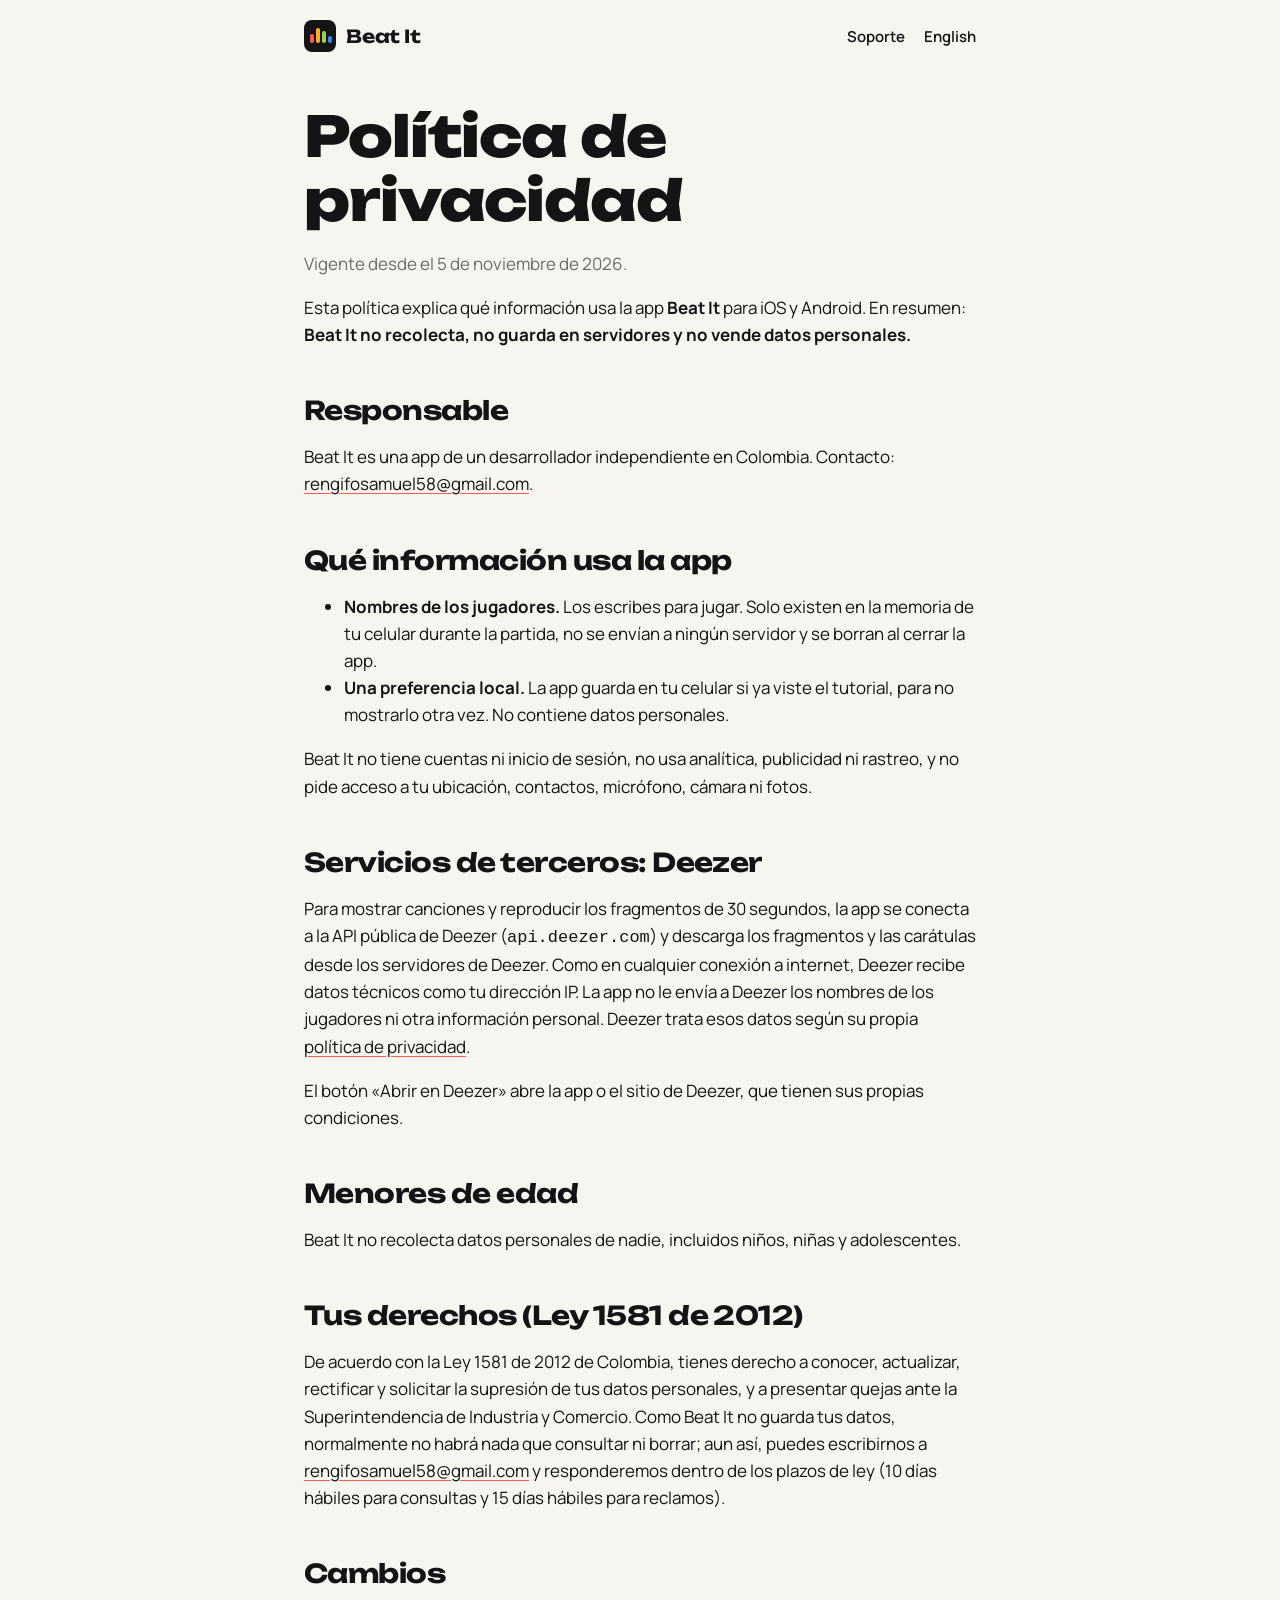
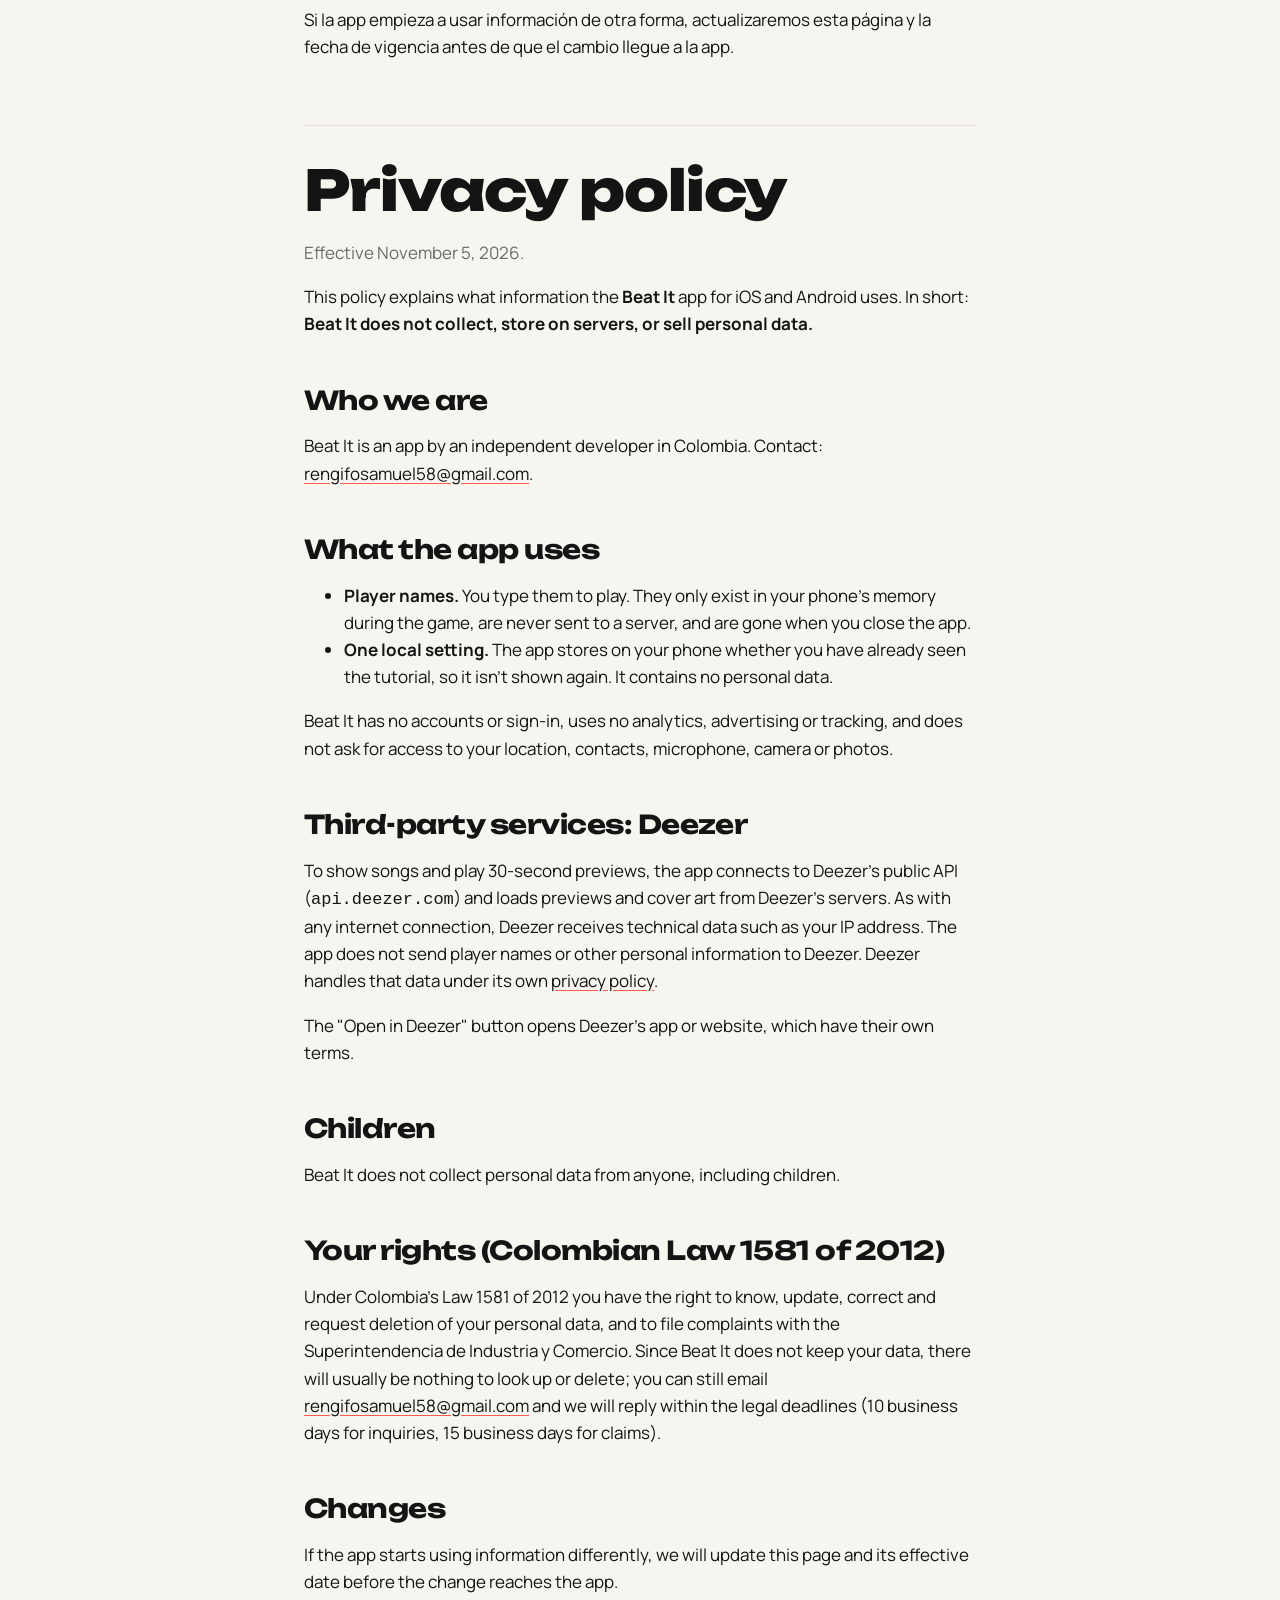
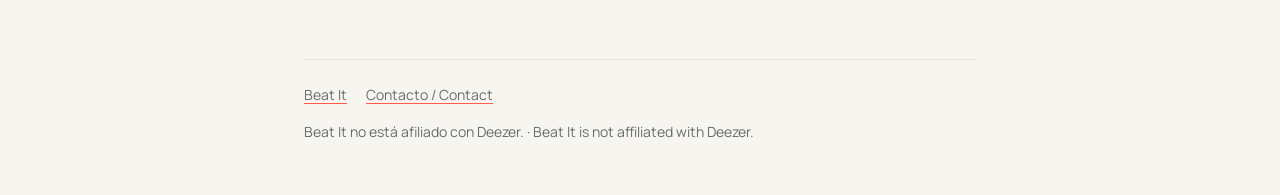
==== privacy.html @ 95f23ba8 "Add Beat It website: home, support and privacy policy" ====
<!doctype html>
<html lang="es">
<head>
  <meta charset="utf-8">
  <meta name="viewport" content="width=device-width, initial-scale=1">
  <title>Privacidad · Beat It</title>
  <meta name="description" content="Política de privacidad de la app Beat It.">
  <link rel="icon" href="favicon.svg" type="image/svg+xml">
  <link rel="stylesheet" href="styles.css">
</head>
<body>
  <div class="wrap">
    <header class="top">
      <a class="brand" href="./"><img src="favicon.svg" alt=""><span>Beat It</span></a>
      <nav class="top">
        <a href="./#soporte">Soporte</a>
        <a href="#en" lang="en">English</a>
      </nav>
    </header>

    <main>
      <!-- ===== Español ===== -->
      <h1>Política de privacidad</h1>
      <p class="muted">Vigente desde el 5 de noviembre de 2026.</p>

      <p>Esta política explica qué información usa la app <b>Beat It</b> para iOS y Android. En resumen: <b>Beat It no recolecta, no guarda en servidores y no vende datos personales.</b></p>

      <h2>Responsable</h2>
      <p>Beat It es una app de un desarrollador independiente en Colombia. Contacto: <a href="mailto:rengifosamuel58@gmail.com">rengifosamuel58@gmail.com</a>.</p>

      <h2>Qué información usa la app</h2>
      <ul>
        <li><b>Nombres de los jugadores.</b> Los escribes para jugar. Solo existen en la memoria de tu celular durante la partida, no se envían a ningún servidor y se borran al cerrar la app.</li>
        <li><b>Una preferencia local.</b> La app guarda en tu celular si ya viste el tutorial, para no mostrarlo otra vez. No contiene datos personales.</li>
      </ul>
      <p>Beat It no tiene cuentas ni inicio de sesión, no usa analítica, publicidad ni rastreo, y no pide acceso a tu ubicación, contactos, micrófono, cámara ni fotos.</p>

      <h2>Servicios de terceros: Deezer</h2>
      <p>Para mostrar canciones y reproducir los fragmentos de 30 segundos, la app se conecta a la API pública de Deezer (<code>api.deezer.com</code>) y descarga los fragmentos y las carátulas desde los servidores de Deezer. Como en cualquier conexión a internet, Deezer recibe datos técnicos como tu dirección IP. La app no le envía a Deezer los nombres de los jugadores ni otra información personal. Deezer trata esos datos según su propia <a href="https://www.deezer.com/legal/personal-datas">política de privacidad</a>.</p>
      <p>El botón «Abrir en Deezer» abre la app o el sitio de Deezer, que tienen sus propias condiciones.</p>

      <h2>Menores de edad</h2>
      <p>Beat It no recolecta datos personales de nadie, incluidos niños, niñas y adolescentes.</p>

      <h2>Tus derechos (Ley 1581 de 2012)</h2>
      <p>De acuerdo con la Ley 1581 de 2012 de Colombia, tienes derecho a conocer, actualizar, rectificar y solicitar la supresión de tus datos personales, y a presentar quejas ante la Superintendencia de Industria y Comercio. Como Beat It no guarda tus datos, normalmente no habrá nada que consultar ni borrar; aun así, puedes escribirnos a <a href="mailto:rengifosamuel58@gmail.com">rengifosamuel58@gmail.com</a> y responderemos dentro de los plazos de ley (10 días hábiles para consultas y 15 días hábiles para reclamos).</p>

      <h2>Cambios</h2>
      <p>Si la app empieza a usar información de otra forma, actualizaremos esta página y la fecha de vigencia antes de que el cambio llegue a la app.</p>

      <hr class="lang">

      <!-- ===== English ===== -->
      <div lang="en" id="en">
        <h1>Privacy policy</h1>
        <p class="muted">Effective November 5, 2026.</p>

        <p>This policy explains what information the <b>Beat It</b> app for iOS and Android uses. In short: <b>Beat It does not collect, store on servers, or sell personal data.</b></p>

        <h2>Who we are</h2>
        <p>Beat It is an app by an independent developer in Colombia. Contact: <a href="mailto:rengifosamuel58@gmail.com">rengifosamuel58@gmail.com</a>.</p>

        <h2>What the app uses</h2>
        <ul>
          <li><b>Player names.</b> You type them to play. They only exist in your phone's memory during the game, are never sent to a server, and are gone when you close the app.</li>
          <li><b>One local setting.</b> The app stores on your phone whether you have already seen the tutorial, so it isn't shown again. It contains no personal data.</li>
        </ul>
        <p>Beat It has no accounts or sign-in, uses no analytics, advertising or tracking, and does not ask for access to your location, contacts, microphone, camera or photos.</p>

        <h2>Third-party services: Deezer</h2>
        <p>To show songs and play 30-second previews, the app connects to Deezer's public API (<code>api.deezer.com</code>) and loads previews and cover art from Deezer's servers. As with any internet connection, Deezer receives technical data such as your IP address. The app does not send player names or other personal information to Deezer. Deezer handles that data under its own <a href="https://www.deezer.com/legal/personal-datas">privacy policy</a>.</p>
        <p>The "Open in Deezer" button opens Deezer's app or website, which have their own terms.</p>

        <h2>Children</h2>
        <p>Beat It does not collect personal data from anyone, including children.</p>

        <h2>Your rights (Colombian Law 1581 of 2012)</h2>
        <p>Under Colombia's Law 1581 of 2012 you have the right to know, update, correct and request deletion of your personal data, and to file complaints with the Superintendencia de Industria y Comercio. Since Beat It does not keep your data, there will usually be nothing to look up or delete; you can still email <a href="mailto:rengifosamuel58@gmail.com">rengifosamuel58@gmail.com</a> and we will reply within the legal deadlines (10 business days for inquiries, 15 business days for claims).</p>

        <h2>Changes</h2>
        <p>If the app starts using information differently, we will update this page and its effective date before the change reaches the app.</p>
      </div>
    </main>

    <footer>
      <a href="./">Beat It</a>
      <a href="mailto:rengifosamuel58@gmail.com">Contacto / Contact</a>
      <p>Beat It no está afiliado con Deezer. · Beat It is not affiliated with Deezer.</p>
    </footer>
  </div>
</body>
</html>
---- styles.css ----
@font-face {
  font-family: "Unbounded";
  src: url("fonts/Unbounded-Variable.ttf") format("truetype");
  font-weight: 200 900;
  font-display: swap;
}
@font-face {
  font-family: "Manrope";
  src: url("fonts/Manrope-Variable.ttf") format("truetype");
  font-weight: 200 800;
  font-display: swap;
}

/* Pulse tokens (lib/core/theme/beat_tokens.dart) */
:root {
  --bg: #f7f5f0;
  --surface: #ffffff;
  --surface-2: #efece5;
  --line: #e6e2d9;
  --ink: #141414;
  --ink-2: #6b6b6b;
  --accent: #ff5a4e;
  --on-accent: #141414;
  --radius: 20px;
  --gutter: 24px;
}
@media (prefers-color-scheme: dark) {
  :root {
    --bg: #0e0e0e;
    --surface: #1e1e1e;
    --surface-2: #2a2a2a;
    --line: #2a2a2a;
    --ink: #f7f5f0;
    --ink-2: #a8a59e;
  }
}

* { box-sizing: border-box; }
html { -webkit-text-size-adjust: 100%; }
body {
  margin: 0;
  background: var(--bg);
  color: var(--ink);
  font: 400 17px/1.6 "Manrope", system-ui, sans-serif;
}
a { color: inherit; text-decoration-color: var(--accent); text-underline-offset: 3px; }
a:hover { text-decoration-thickness: 2px; }

.wrap { max-width: 720px; margin: 0 auto; padding: 0 var(--gutter); }

header.top {
  display: flex; align-items: center; justify-content: space-between; gap: 16px;
  padding: 20px 0;
}
.brand { display: flex; align-items: center; gap: 10px; text-decoration: none; white-space: nowrap; }
.brand img { width: 32px; height: 32px; }
.brand span { font: 700 18px/1 "Unbounded", sans-serif; letter-spacing: -0.01em; }
nav.top { white-space: nowrap; }
nav.top a { margin-left: 16px; font-weight: 600; font-size: 15px; text-decoration: none; }
nav.top a:hover { text-decoration: underline; text-decoration-color: var(--accent); }

h1, h2, h3 { font-family: "Unbounded", sans-serif; letter-spacing: -0.02em; line-height: 1.15; }
h1 { font-size: clamp(36px, 8vw, 56px); font-weight: 800; margin: 32px 0 16px; }
h2 { font-size: 26px; font-weight: 700; margin: 48px 0 12px; }
h3 { font-size: 18px; font-weight: 700; margin: 28px 0 8px; }
.lead { font-size: 20px; color: var(--ink-2); margin: 0 0 24px; }
.muted { color: var(--ink-2); }
.lang-switch { font-size: 15px; font-weight: 600; }

.hero { padding-bottom: 16px; }
.hero h1 .hl { color: var(--accent); }

.card {
  background: var(--surface);
  border: 1px solid var(--line);
  border-radius: var(--radius);
  padding: 20px 24px;
  margin: 16px 0;
}
.steps { list-style: none; padding: 0; margin: 0; display: grid; gap: 12px; }
.steps li { display: flex; gap: 14px; align-items: flex-start; }
.steps b.n {
  flex: none; width: 32px; height: 32px; border-radius: 999px;
  background: var(--accent); color: var(--on-accent);
  display: grid; place-items: center; font: 700 15px/1 "Unbounded", sans-serif;
}

.video { position: relative; aspect-ratio: 16 / 9; border-radius: var(--radius); overflow: hidden; background: var(--surface-2); margin: 24px 0; }
.video iframe { position: absolute; inset: 0; width: 100%; height: 100%; border: 0; }

.button {
  display: inline-block; padding: 14px 24px; border-radius: 999px;
  background: var(--ink); color: var(--bg); font-weight: 700; text-decoration: none;
}

hr.lang { border: 0; border-top: 1px solid var(--line); margin: 64px 0 0; }

footer {
  border-top: 1px solid var(--line);
  margin-top: 64px; padding: 24px 0 40px;
  font-size: 14px; color: var(--ink-2);
}
footer a { margin-right: 16px; }

@media (max-width: 480px) {
  body { font-size: 16px; }
  nav.top a { margin-left: 10px; font-size: 13px; }
  .brand img { width: 28px; height: 28px; }
  .brand span { font-size: 16px; }
  .card { padding: 16px 18px; }
}
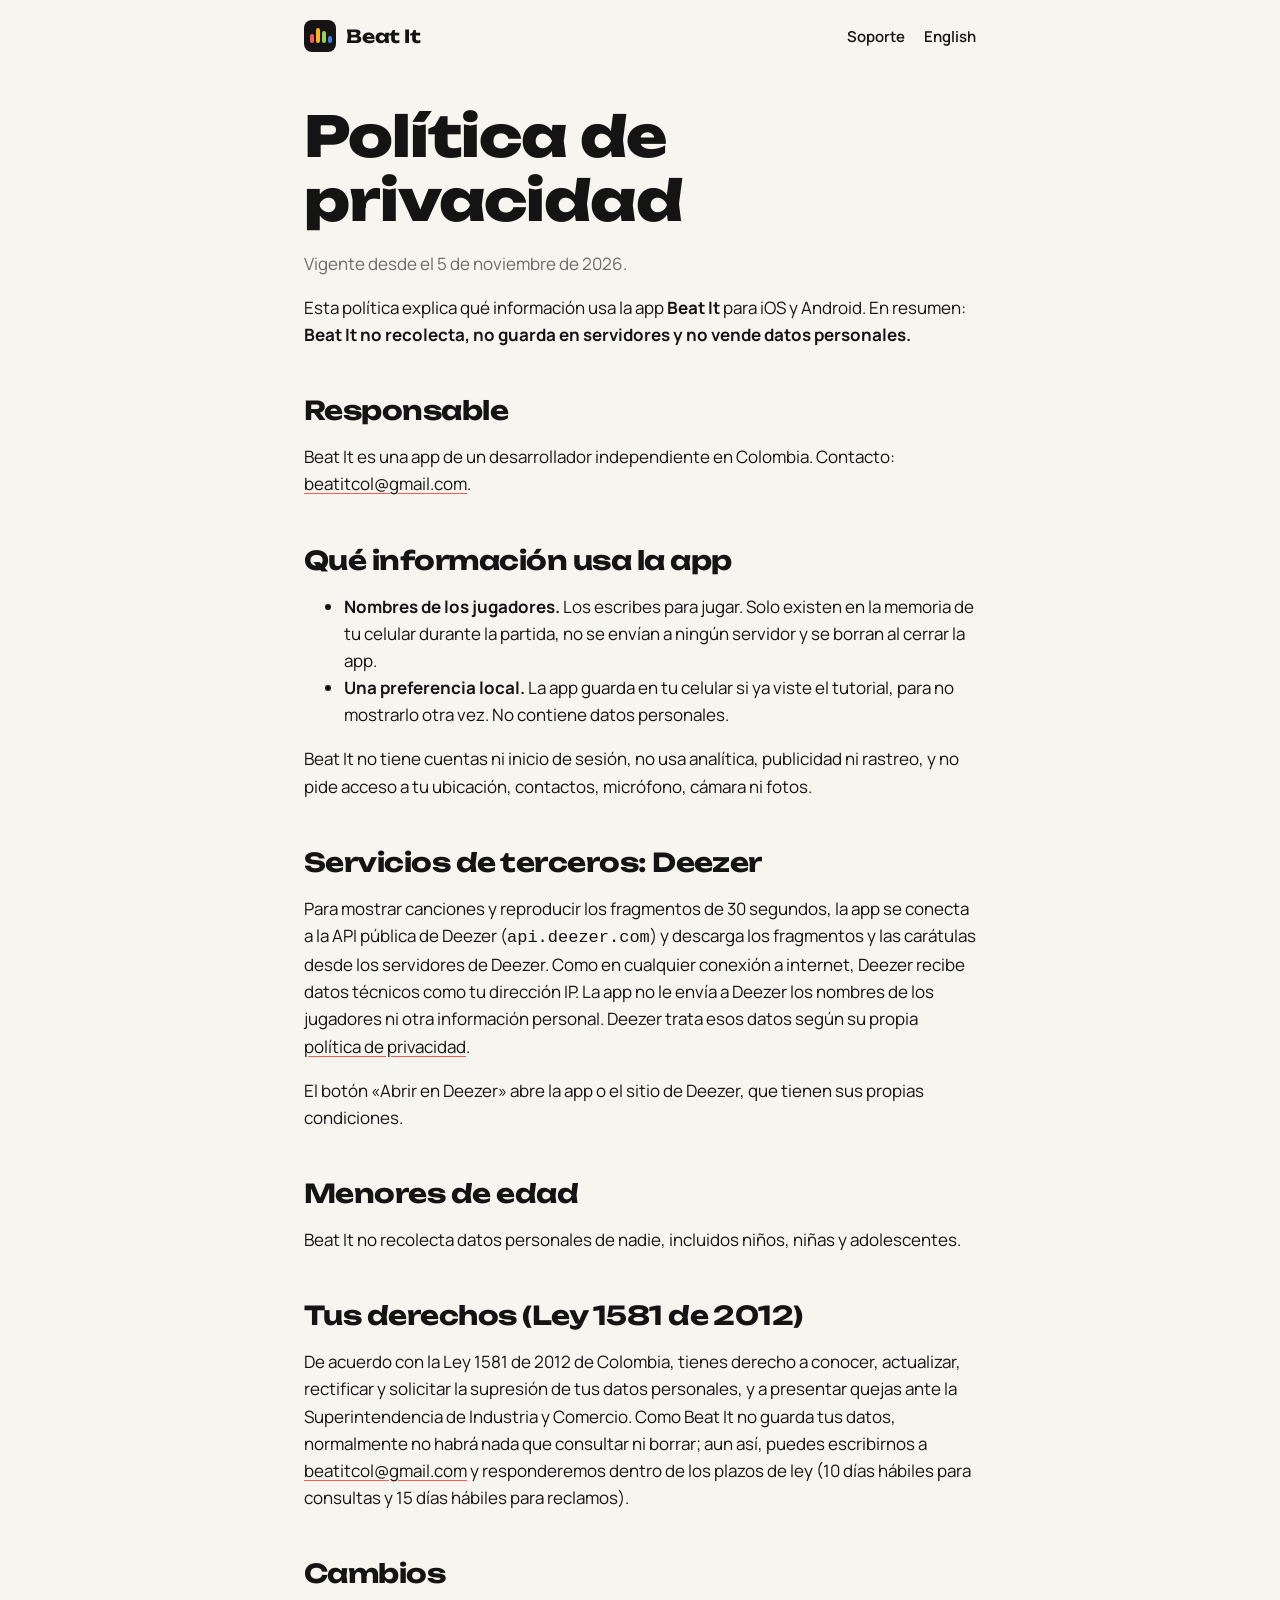
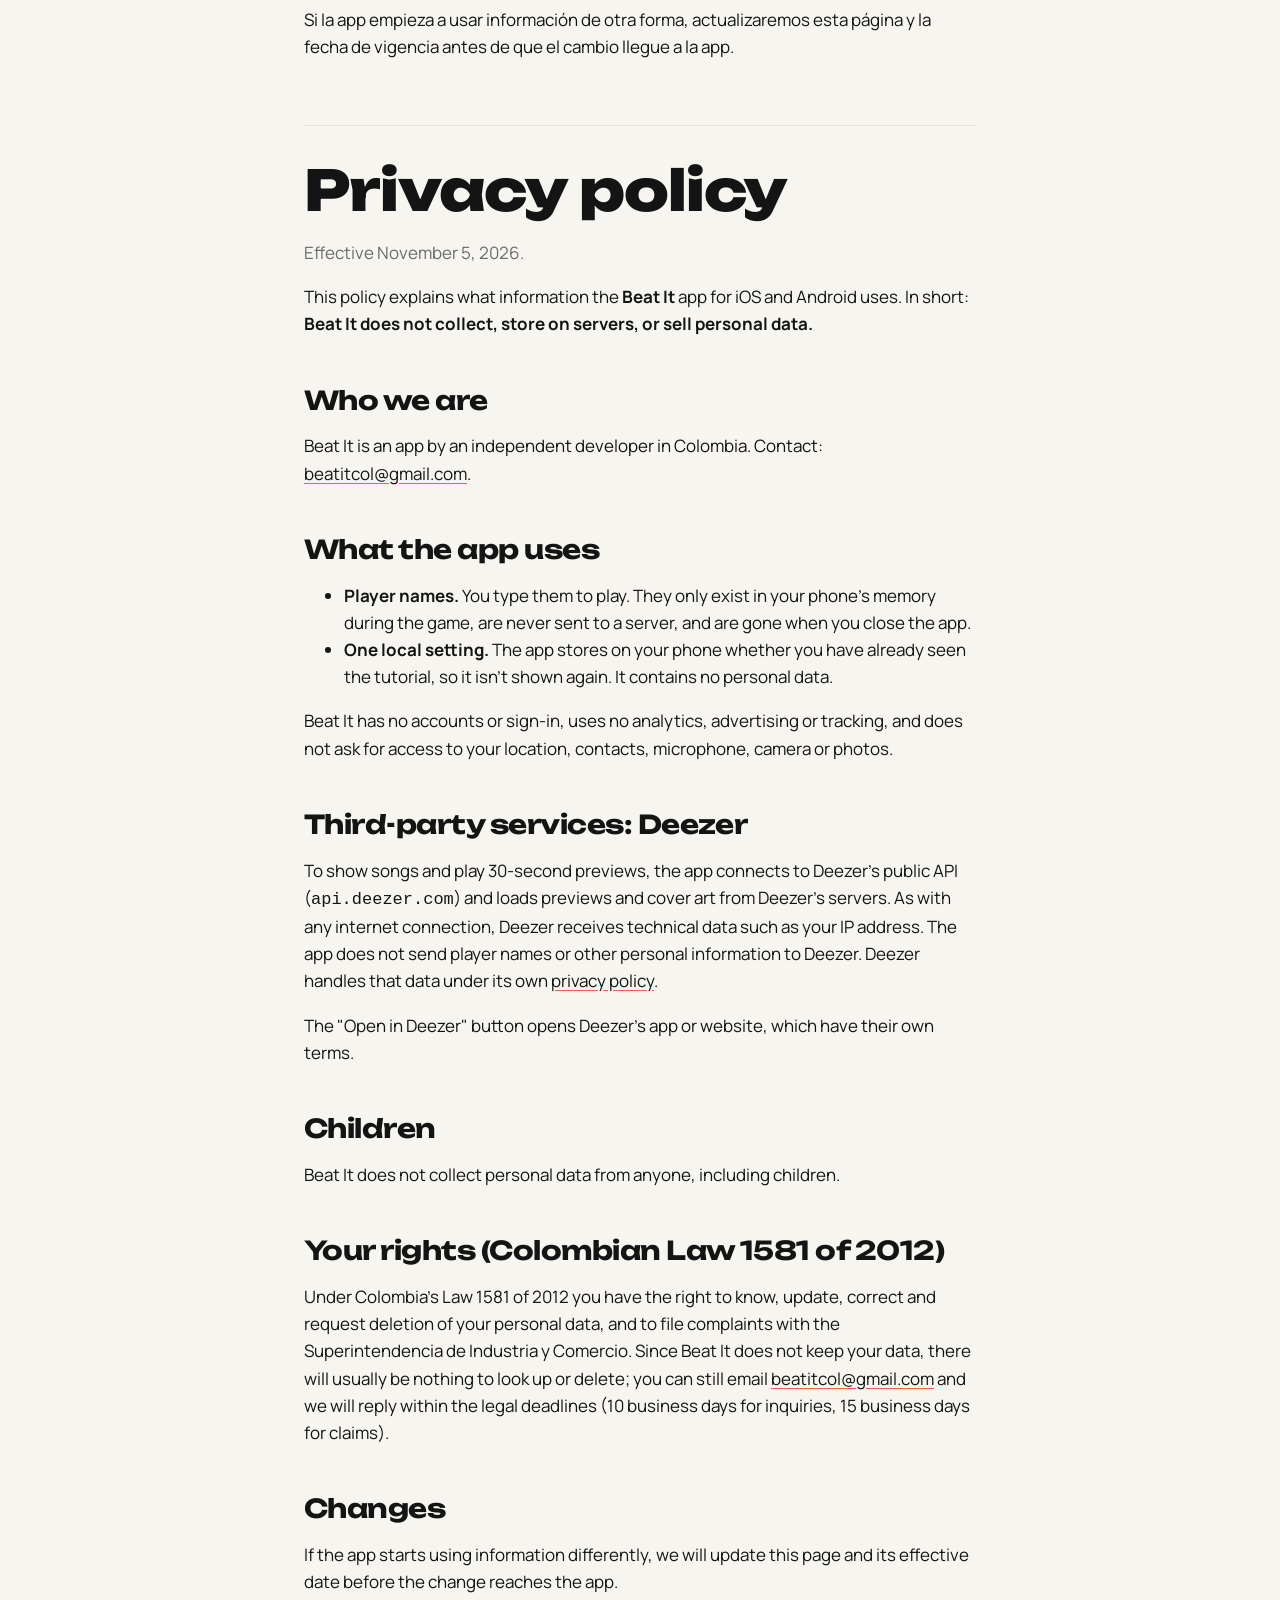
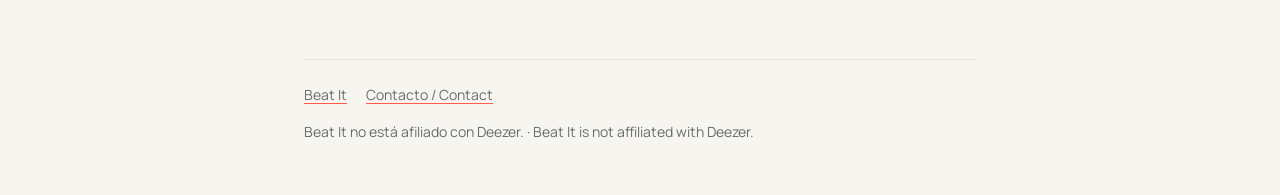
==== commit 597a0ef1: "Add demo video, YouTube link and project contact email" ====
--- a/privacy.html
+++ b/privacy.html
@@ -26,7 +26,7 @@
       <p>Esta política explica qué información usa la app <b>Beat It</b> para iOS y Android. En resumen: <b>Beat It no recolecta, no guarda en servidores y no vende datos personales.</b></p>
 
       <h2>Responsable</h2>
-      <p>Beat It es una app de un desarrollador independiente en Colombia. Contacto: <a href="mailto:rengifosamuel58@gmail.com">rengifosamuel58@gmail.com</a>.</p>
+      <p>Beat It es una app de un desarrollador independiente en Colombia. Contacto: <a href="mailto:beatitcol@gmail.com">beatitcol@gmail.com</a>.</p>
 
       <h2>Qué información usa la app</h2>
       <ul>
@@ -43,7 +43,7 @@
       <p>Beat It no recolecta datos personales de nadie, incluidos niños, niñas y adolescentes.</p>
 
       <h2>Tus derechos (Ley 1581 de 2012)</h2>
-      <p>De acuerdo con la Ley 1581 de 2012 de Colombia, tienes derecho a conocer, actualizar, rectificar y solicitar la supresión de tus datos personales, y a presentar quejas ante la Superintendencia de Industria y Comercio. Como Beat It no guarda tus datos, normalmente no habrá nada que consultar ni borrar; aun así, puedes escribirnos a <a href="mailto:rengifosamuel58@gmail.com">rengifosamuel58@gmail.com</a> y responderemos dentro de los plazos de ley (10 días hábiles para consultas y 15 días hábiles para reclamos).</p>
+      <p>De acuerdo con la Ley 1581 de 2012 de Colombia, tienes derecho a conocer, actualizar, rectificar y solicitar la supresión de tus datos personales, y a presentar quejas ante la Superintendencia de Industria y Comercio. Como Beat It no guarda tus datos, normalmente no habrá nada que consultar ni borrar; aun así, puedes escribirnos a <a href="mailto:beatitcol@gmail.com">beatitcol@gmail.com</a> y responderemos dentro de los plazos de ley (10 días hábiles para consultas y 15 días hábiles para reclamos).</p>
 
       <h2>Cambios</h2>
       <p>Si la app empieza a usar información de otra forma, actualizaremos esta página y la fecha de vigencia antes de que el cambio llegue a la app.</p>
@@ -58,7 +58,7 @@
         <p>This policy explains what information the <b>Beat It</b> app for iOS and Android uses. In short: <b>Beat It does not collect, store on servers, or sell personal data.</b></p>
 
         <h2>Who we are</h2>
-        <p>Beat It is an app by an independent developer in Colombia. Contact: <a href="mailto:rengifosamuel58@gmail.com">rengifosamuel58@gmail.com</a>.</p>
+        <p>Beat It is an app by an independent developer in Colombia. Contact: <a href="mailto:beatitcol@gmail.com">beatitcol@gmail.com</a>.</p>
 
         <h2>What the app uses</h2>
         <ul>
@@ -75,7 +75,7 @@
         <p>Beat It does not collect personal data from anyone, including children.</p>
 
         <h2>Your rights (Colombian Law 1581 of 2012)</h2>
-        <p>Under Colombia's Law 1581 of 2012 you have the right to know, update, correct and request deletion of your personal data, and to file complaints with the Superintendencia de Industria y Comercio. Since Beat It does not keep your data, there will usually be nothing to look up or delete; you can still email <a href="mailto:rengifosamuel58@gmail.com">rengifosamuel58@gmail.com</a> and we will reply within the legal deadlines (10 business days for inquiries, 15 business days for claims).</p>
+        <p>Under Colombia's Law 1581 of 2012 you have the right to know, update, correct and request deletion of your personal data, and to file complaints with the Superintendencia de Industria y Comercio. Since Beat It does not keep your data, there will usually be nothing to look up or delete; you can still email <a href="mailto:beatitcol@gmail.com">beatitcol@gmail.com</a> and we will reply within the legal deadlines (10 business days for inquiries, 15 business days for claims).</p>
 
         <h2>Changes</h2>
         <p>If the app starts using information differently, we will update this page and its effective date before the change reaches the app.</p>
@@ -84,7 +84,7 @@
 
     <footer>
       <a href="./">Beat It</a>
-      <a href="mailto:rengifosamuel58@gmail.com">Contacto / Contact</a>
+      <a href="mailto:beatitcol@gmail.com">Contacto / Contact</a>
       <p>Beat It no está afiliado con Deezer. · Beat It is not affiliated with Deezer.</p>
     </footer>
   </div>
--- a/styles.css
+++ b/styles.css
@@ -85,7 +85,7 @@
   display: grid; place-items: center; font: 700 15px/1 "Unbounded", sans-serif;
 }
 
-.video { position: relative; aspect-ratio: 16 / 9; border-radius: var(--radius); overflow: hidden; background: var(--surface-2); margin: 24px 0; }
+.video { position: relative; aspect-ratio: 9 / 16; max-width: 340px; border-radius: var(--radius); overflow: hidden; background: var(--surface-2); margin: 24px auto; }
 .video iframe { position: absolute; inset: 0; width: 100%; height: 100%; border: 0; }
 
 .button {
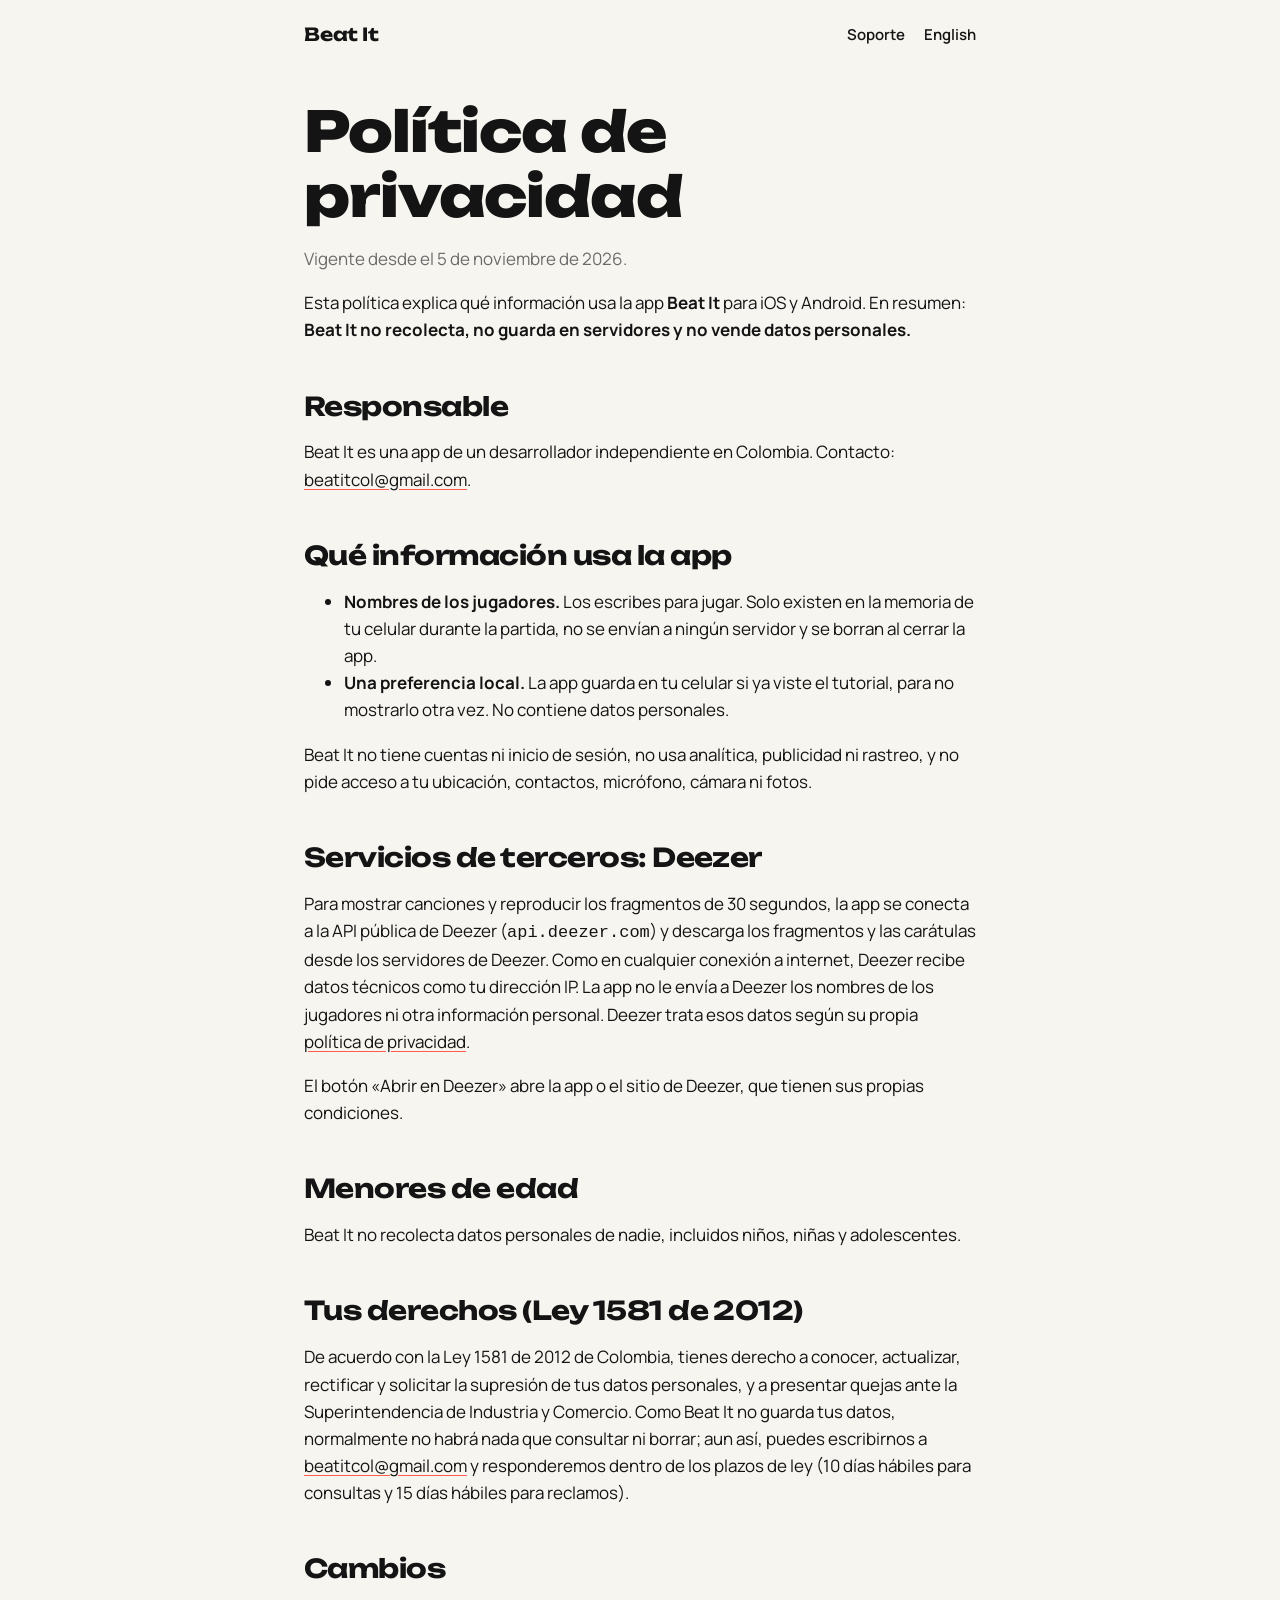
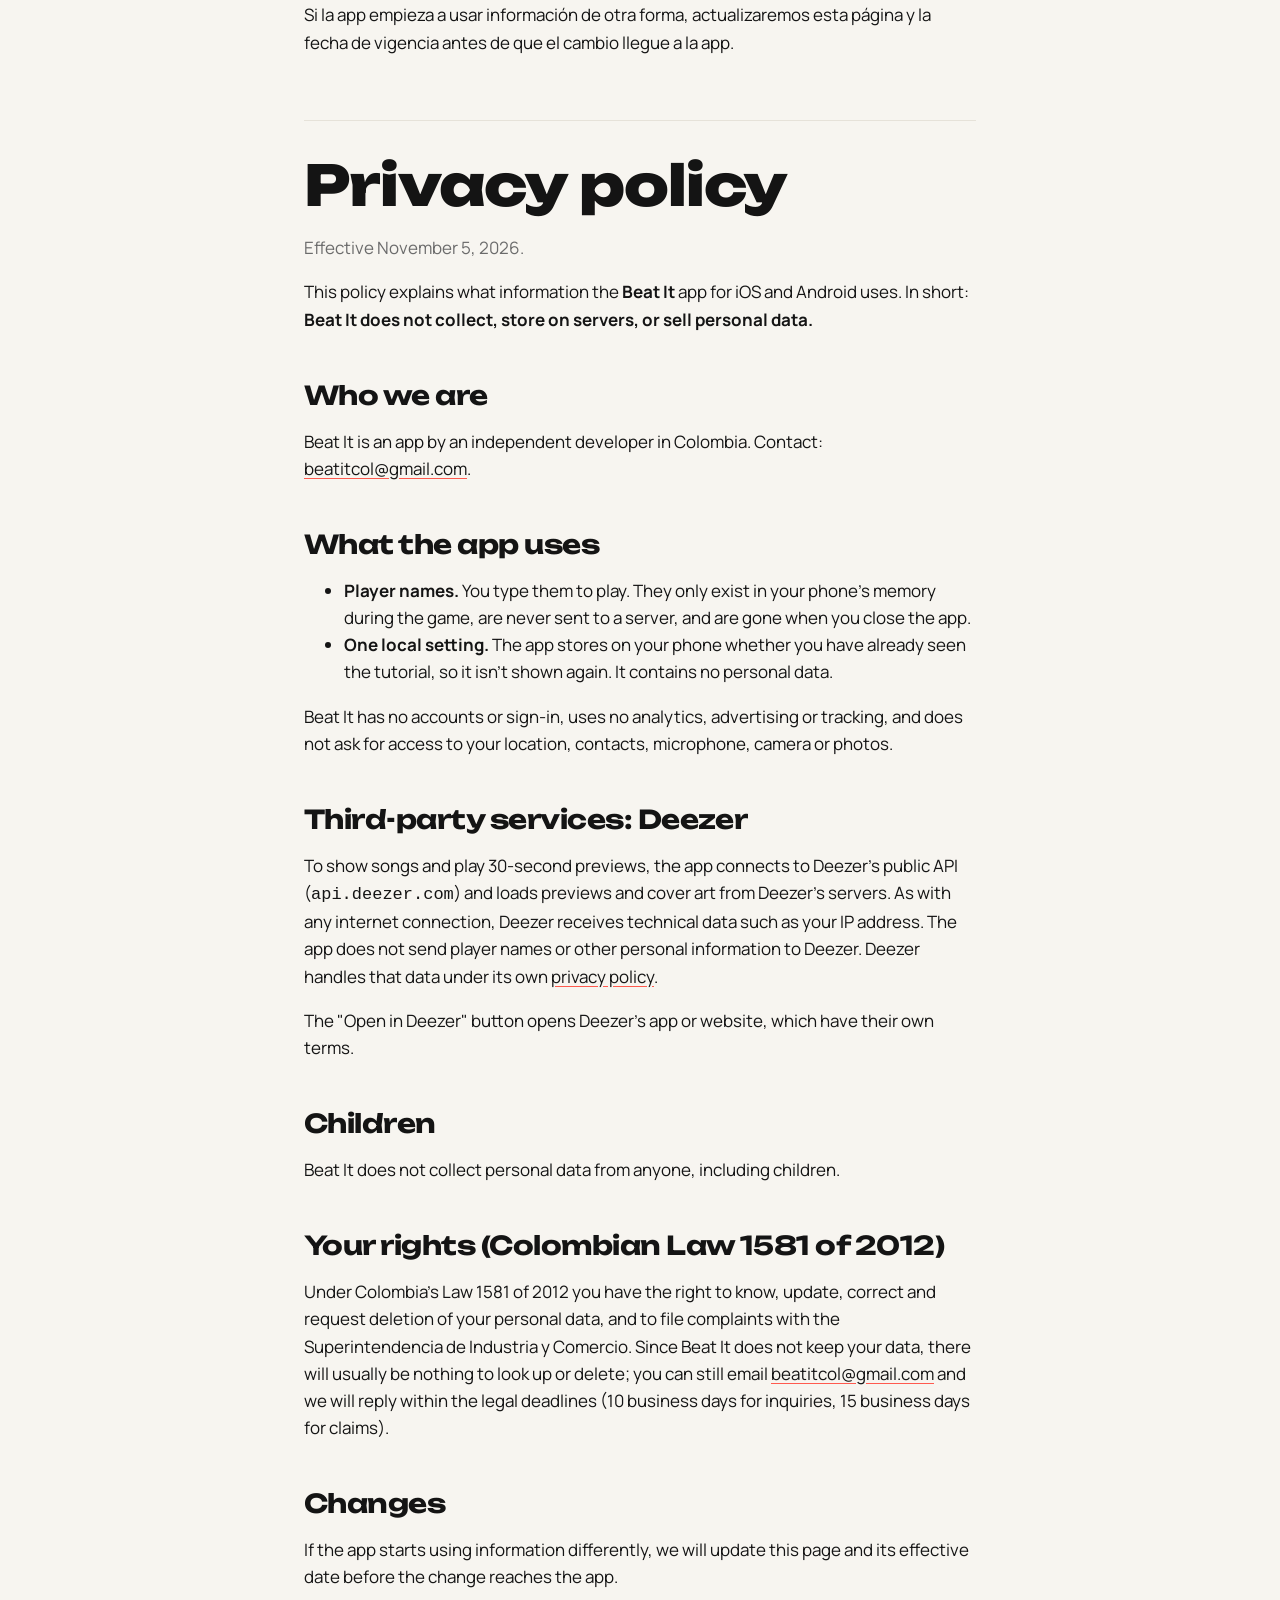
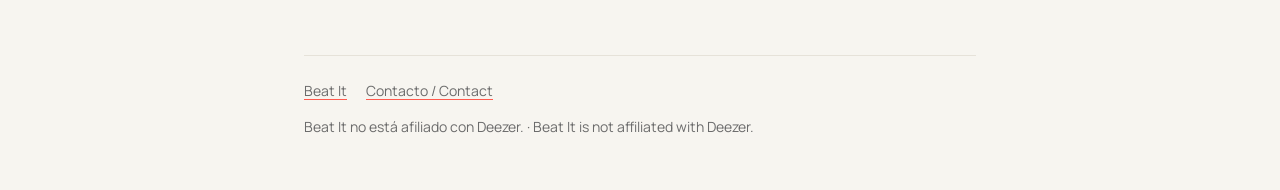
==== commit 987f2778: "Use Google Drive demo video and text-only header logo" ====
--- a/privacy.html
+++ b/privacy.html
@@ -11,7 +11,7 @@
 <body>
   <div class="wrap">
     <header class="top">
-      <a class="brand" href="./"><img src="favicon.svg" alt=""><span>Beat It</span></a>
+      <a class="brand" href="./"><span>Beat It</span></a>
       <nav class="top">
         <a href="./#soporte">Soporte</a>
         <a href="#en" lang="en">English</a>
--- a/styles.css
+++ b/styles.css
@@ -53,7 +53,6 @@
   padding: 20px 0;
 }
 .brand { display: flex; align-items: center; gap: 10px; text-decoration: none; white-space: nowrap; }
-.brand img { width: 32px; height: 32px; }
 .brand span { font: 700 18px/1 "Unbounded", sans-serif; letter-spacing: -0.01em; }
 nav.top { white-space: nowrap; }
 nav.top a { margin-left: 16px; font-weight: 600; font-size: 15px; text-decoration: none; }
@@ -105,7 +104,6 @@
 @media (max-width: 480px) {
   body { font-size: 16px; }
   nav.top a { margin-left: 10px; font-size: 13px; }
-  .brand img { width: 28px; height: 28px; }
   .brand span { font-size: 16px; }
   .card { padding: 16px 18px; }
 }
